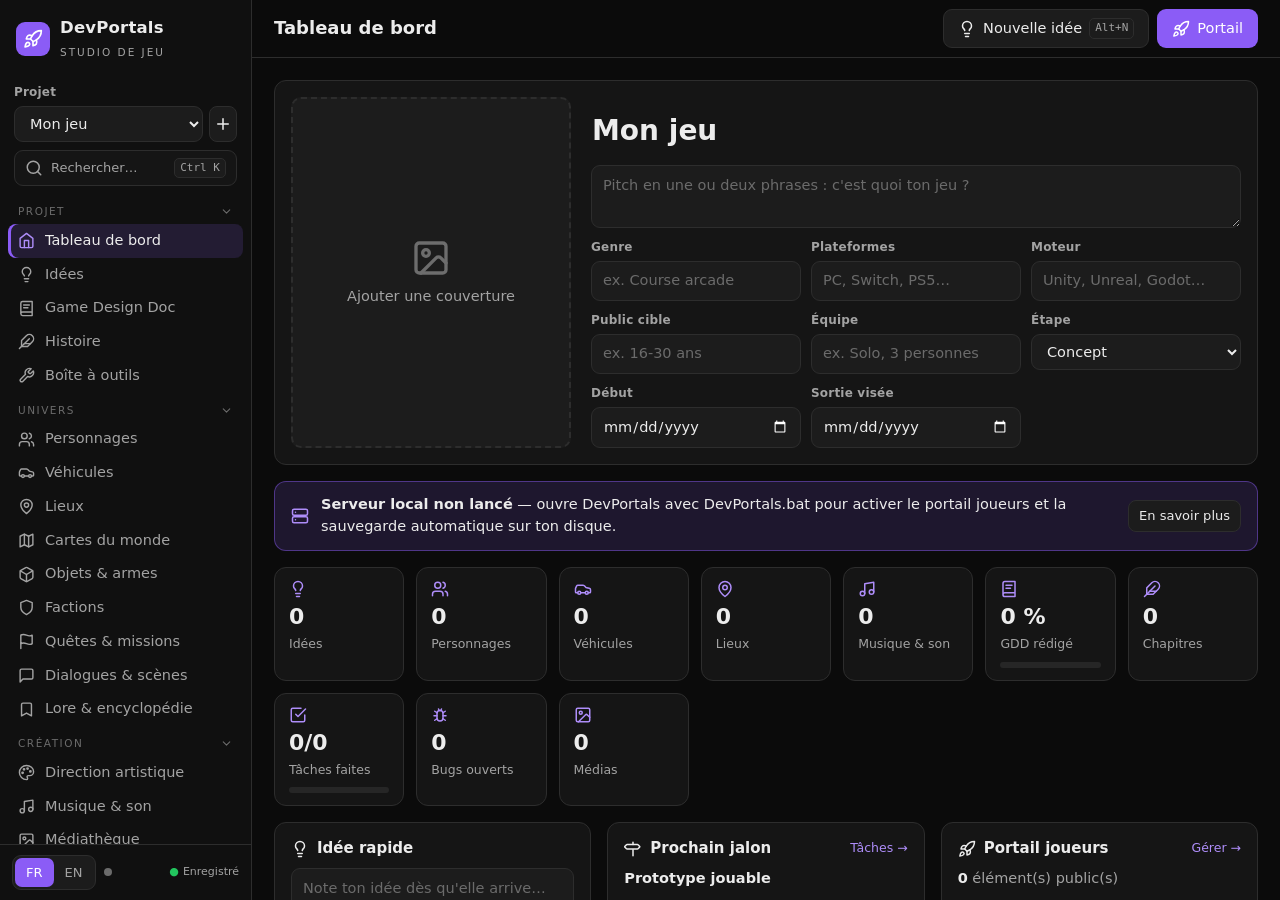
==== studio/index.html @ 826f8a1d "Rework into DevPortals: no AI, neutral dark theme, player portal Rename the app to DevPortals and re" ====
<!doctype html>
<html lang="fr">
<head>
  <meta charset="utf-8">
  <meta name="viewport" content="width=device-width, initial-scale=1">
  <title>DevPortals</title>
  <meta name="description" content="DevPortals — le studio pour concevoir ton jeu vidéo et le partager avec tes joueurs.">
  <link rel="icon" href="assets/icon.svg" type="image/svg+xml">
  <link rel="stylesheet" href="assets/css/app.css">
</head>
<body>
  <div id="app"><div class="boot"><p>DevPortals…</p></div></div>
  <div id="toasts" aria-live="polite"></div>
  <noscript><p style="padding:40px;font-family:sans-serif;color:#eee">DevPortals a besoin de JavaScript. / DevPortals requires JavaScript.</p></noscript>

  <!-- Noyau -->
  <script src="assets/js/util.js"></script>
  <script src="assets/js/db.js"></script>
  <script src="assets/js/schemas.js"></script>
  <script src="assets/js/store.js"></script>
  <script src="assets/js/md.js"></script>
  <script src="assets/js/ui.js"></script>
  <script src="assets/js/format.js"></script>
  <script src="assets/js/toolbox-data.js"></script>
  <script src="assets/js/server.js"></script>
  <!-- Vues -->
  <script src="assets/js/views/dashboard.js"></script>
  <script src="assets/js/views/ideas.js"></script>
  <script src="assets/js/views/gdd.js"></script>
  <script src="assets/js/views/story.js"></script>
  <script src="assets/js/views/entities.js"></script>
  <script src="assets/js/views/map.js"></script>
  <script src="assets/js/views/art.js"></script>
  <script src="assets/js/views/media.js"></script>
  <script src="assets/js/views/captures.js"></script>
  <script src="assets/js/views/tasks.js"></script>
  <script src="assets/js/views/devlog.js"></script>
  <script src="assets/js/views/portal.js"></script>
  <script src="assets/js/views/toolbox.js"></script>
  <script src="assets/js/views/settings.js"></script>
  <!-- Application -->
  <script src="assets/js/app.js"></script>
</body>
</html>
---- studio/assets/css/app.css ----
/* DevPortals — thème sombre neutre */
:root {
  --bg: #0b0b0b;
  --bg2: #101010;
  --panel: #151515;
  --panel2: #1c1c1c;
  --panel3: #262626;
  --border: #2d2d2d;
  --border2: #3a3a3a;
  --text: #ececec;
  --muted: #a3a3a3;
  --faint: #6b6b6b;
  --accent: #8b5cf6;
  --on-accent: #ffffff;
  --accent-soft: color-mix(in srgb, var(--accent) 15%, transparent);
  --accent-line: color-mix(in srgb, var(--accent) 45%, transparent);
  --accent-text: color-mix(in srgb, var(--accent) 70%, #ffffff);
  --good: #22c55e;
  --warn: #f59e0b;
  --bad: #ef4444;
  --radius: 12px;
  --shadow: 0 12px 32px rgba(0, 0, 0, .5);
  --font: "Segoe UI", system-ui, -apple-system, Roboto, "Helvetica Neue", Arial, sans-serif;
  --mono: "Cascadia Code", Consolas, "SF Mono", Menlo, monospace;
  color-scheme: dark;
}

* { box-sizing: border-box; }
[hidden] { display: none !important; }
html, body { margin: 0; height: 100%; }
body { background: var(--bg); color: var(--text); font-family: var(--font); font-size: 14.5px; line-height: 1.5; -webkit-font-smoothing: antialiased; }
a { color: inherit; text-decoration: none; }
h1, h2, h3, h4 { margin: 0; line-height: 1.25; }
h3 { font-size: 15px; display: flex; align-items: center; gap: 8px; margin-bottom: 10px; }
p { margin: 0 0 8px; }
kbd { font-family: var(--mono); font-size: 11px; padding: 1px 5px; border: 1px solid var(--border); border-radius: 5px; color: var(--muted); background: var(--panel2); }
::selection { background: var(--accent); color: var(--on-accent); }
::-webkit-scrollbar { width: 10px; height: 10px; }
::-webkit-scrollbar-thumb { background: var(--panel3); border-radius: 10px; border: 2px solid var(--bg); }
::-webkit-scrollbar-track { background: transparent; }

.ico { width: 18px; height: 18px; flex-shrink: 0; vertical-align: middle; }
.ico.big { width: 40px; height: 40px; opacity: .6; }

/* ---------- Démarrage ---------- */
.boot, .boot-error { height: 100vh; display: flex; flex-direction: column; align-items: center; justify-content: center; gap: 12px; color: var(--muted); }

/* ---------- Coquille ---------- */
.app { display: grid; grid-template-columns: 252px 1fr; height: 100vh; overflow: hidden; }
.sidebar { background: var(--bg2); border-right: 1px solid var(--border); display: flex; flex-direction: column; overflow: hidden; }
.brand { display: flex; align-items: center; gap: 10px; padding: 16px 16px 10px; }
.brand strong { display: block; font-size: 16.5px; letter-spacing: .2px; }
.brand small { color: var(--muted); font-size: 10.5px; text-transform: uppercase; letter-spacing: 2px; }
.logo { width: 34px; height: 34px; border-radius: 9px; display: grid; place-items: center; background: var(--accent); color: var(--on-accent); }
.logo svg { width: 20px; height: 20px; }
.proj { padding: 2px 14px 8px; }
.proj-row { display: flex; gap: 6px; }
.proj-row select { flex: 1; min-width: 0; }
.searchbar { margin: 0 14px 6px; display: flex; align-items: center; gap: 8px; padding: 7px 10px; border-radius: 9px; background: var(--panel); border: 1px solid var(--border); color: var(--muted); cursor: pointer; font: inherit; font-size: 13px; }
.searchbar:hover { border-color: var(--border2); color: var(--text); }
.searchbar span { flex: 1; text-align: left; }
.nav { flex: 1; overflow-y: auto; padding: 2px 8px 12px; }
.nav-sec { display: flex; align-items: center; justify-content: space-between; width: 100%; background: none; border: 0; font: inherit; font-size: 10.5px; text-transform: uppercase; letter-spacing: 1.5px; color: var(--faint); padding: 10px 10px 4px; cursor: pointer; }
.nav-sec:hover { color: var(--muted); }
.nav-sec .ico { width: 13px; height: 13px; transition: transform .15s; }
.nav-sec.collapsed .ico { transform: rotate(-90deg); }
.nav-group.collapsed { display: none; }
.nav-item { display: flex; align-items: center; gap: 10px; padding: 6px 10px; border-radius: 8px; color: var(--muted); transition: background .12s, color .12s; }
.nav-item .ico { width: 17px; height: 17px; }
.nav-item:hover { background: var(--panel2); color: var(--text); }
.nav-item.active { background: var(--accent-soft); color: var(--text); box-shadow: inset 3px 0 0 var(--accent); }
.nav-item.active .ico { color: var(--accent-text); }
.nav-item span { flex: 1; white-space: nowrap; overflow: hidden; text-overflow: ellipsis; }
.nav-item em { font-style: normal; font-size: 11px; background: var(--panel3); color: var(--muted); padding: 0 7px; border-radius: 10px; }
.side-foot { display: flex; align-items: center; gap: 8px; padding: 10px 12px; border-top: 1px solid var(--border); }
.save-state { font-size: 11px; color: var(--muted); margin-left: auto; white-space: nowrap; }
.save-state::before { content: "●"; margin-right: 4px; color: var(--good); }
.save-state[data-state="saving"]::before { color: var(--warn); }
.save-state[data-state="error"]::before { color: var(--bad); }
.srv-dot { width: 8px; height: 8px; border-radius: 50%; background: var(--faint); display: inline-block; }
.srv-dot.on { background: var(--good); box-shadow: 0 0 8px var(--good); }

.main { display: flex; flex-direction: column; min-width: 0; overflow: hidden; }
.topbar { display: flex; align-items: center; gap: 12px; height: 58px; padding: 0 22px; border-bottom: 1px solid var(--border); background: var(--bg); flex-shrink: 0; }
.topbar h1 { font-size: 18px; flex: 1; white-space: nowrap; overflow: hidden; text-overflow: ellipsis; }
.top-actions { display: flex; gap: 8px; align-items: center; }
.view { flex: 1; overflow-y: auto; padding: 22px; }
.view > * + * { margin-top: 16px; }
.mobile-only { display: none !important; }
.backdrop { display: none; }

/* Lecteur audio global */
.player { display: none; align-items: center; gap: 10px; padding: 8px 16px; border-top: 1px solid var(--border); background: var(--bg2); }
.player.show { display: flex; }
.player strong { font-size: 13px; white-space: nowrap; overflow: hidden; text-overflow: ellipsis; max-width: 260px; }
.player audio { flex: 1; height: 32px; min-width: 0; }

/* ---------- Boutons ---------- */
.btn { display: inline-flex; align-items: center; justify-content: center; gap: 7px; padding: 8px 14px; border-radius: 9px; border: 1px solid var(--border);
  background: var(--panel2); color: var(--text); font: inherit; font-weight: 500; cursor: pointer; transition: background .12s, border-color .12s, transform .05s; white-space: nowrap; }
.btn:hover { background: var(--panel3); border-color: var(--border2); }
.btn:active { transform: translateY(1px); }
.btn:disabled { opacity: .45; cursor: not-allowed; }
.btn.primary { background: var(--accent); border-color: transparent; color: var(--on-accent); }
.btn.primary:hover { filter: brightness(1.1); }
.btn.ghost { background: transparent; border-color: transparent; color: var(--muted); }
.btn.ghost:hover { background: var(--panel2); color: var(--text); }
.btn.ghost.on { color: var(--warn); }
.btn.danger { background: var(--bad); border-color: transparent; color: #fff; }
.btn.danger-text { color: var(--bad); }
.btn.sm { padding: 5px 10px; font-size: 13px; border-radius: 8px; }
.btn.icon { padding: 7px; }
.btn.icon.sm { padding: 4px; }
.btn.block { width: 100%; }
.link { color: var(--accent-text); background: none; border: 0; padding: 0; font: inherit; cursor: pointer; }
.link:hover { text-decoration: underline; }

.chips { display: flex; flex-wrap: wrap; gap: 7px; margin: 6px 0 10px; }
.chip { display: inline-flex; align-items: center; gap: 6px; padding: 6px 11px; border-radius: 999px; border: 1px solid var(--border); background: var(--panel2); color: var(--text); font: inherit; font-size: 13px; cursor: pointer; transition: all .12s; text-align: left; }
.chip:hover { border-color: var(--accent-line); background: var(--accent-soft); }
.chip .ico { width: 15px; height: 15px; color: var(--accent-text); }
.chip.on { background: var(--accent); border-color: var(--accent); color: var(--on-accent); }
.chip.on .ico { color: var(--on-accent); }

.seg { display: inline-flex; background: var(--panel2); border: 1px solid var(--border); border-radius: 9px; padding: 2px; flex-wrap: wrap; }
.seg button { background: none; border: 0; color: var(--muted); padding: 5px 11px; border-radius: 7px; font: inherit; font-size: 13px; cursor: pointer; }
.seg button.on { background: var(--accent); color: var(--on-accent); }

.pub-toggle { display: inline-flex; align-items: center; gap: 6px; padding: 5px 10px; border-radius: 999px; border: 1px solid var(--border); background: var(--panel2); color: var(--muted); font: inherit; font-size: 12.5px; cursor: pointer; white-space: nowrap; }
.pub-toggle .ico { width: 15px; height: 15px; }
.pub-toggle.on { color: var(--good); border-color: rgba(34, 197, 94, .45); background: rgba(34, 197, 94, .1); }
.stars { display: inline-flex; gap: 1px; }
.stars button { background: none; border: 0; padding: 0 1px; font-size: 18px; line-height: 1; color: var(--panel3); cursor: pointer; }
.stars button.on { color: var(--warn); }
.stars button:hover { transform: scale(1.15); }

/* ---------- Formulaires ---------- */
.input { width: 100%; background: var(--panel2); border: 1px solid var(--border); color: var(--text); border-radius: 9px; padding: 8px 11px; font: inherit; outline: none; transition: border-color .12s, box-shadow .12s; }
.input:focus { border-color: var(--accent); box-shadow: 0 0 0 3px var(--accent-soft); }
.input.sm { padding: 5px 9px; font-size: 13px; }
textarea.input { resize: vertical; line-height: 1.55; }
textarea.input.big { font-size: 15px; }
textarea.input.doc { font-size: 14.5px; min-height: 280px; }
textarea.input.script { font-family: var(--mono); font-size: 13.5px; }
select.input { cursor: pointer; }
input[type="date"].input { color-scheme: dark; }
.input::placeholder { color: var(--faint); }
input[type="range"] { accent-color: var(--accent); }
input[type="checkbox"] { accent-color: var(--accent); width: 16px; height: 16px; }
.lbl { display: block; font-size: 12px; font-weight: 600; color: var(--muted); margin: 8px 0 5px; letter-spacing: .2px; }
.field { display: flex; flex-direction: column; min-width: 0; }
.field > .lbl { margin-top: 0; }
.row .field { flex: 1; min-width: 140px; }
.fields { display: grid; grid-template-columns: repeat(auto-fill, minmax(220px, 1fr)); gap: 12px 14px; }
.fields .field.wide { grid-column: 1 / -1; }
.fields.one { grid-template-columns: 1fr; }
.check { display: flex; align-items: center; gap: 8px; cursor: pointer; margin: 6px 0; font-size: 13.5px; }
.title-input, .hero-title { background: transparent; border: 1px solid transparent; color: var(--text); font: inherit; font-size: 20px; font-weight: 700; padding: 4px 8px; border-radius: 8px; outline: none; width: 100%; min-width: 0; }
.title-input:hover, .hero-title:hover { border-color: var(--border); }
.title-input:focus, .hero-title:focus { border-color: var(--accent); background: var(--panel2); }
.hero-title { font-size: 28px; padding: 2px 8px; margin-left: -8px; }
.search { position: relative; }
.search .ico { position: absolute; left: 10px; top: 50%; transform: translateY(-50%); color: var(--muted); width: 16px; }
.search .input { padding-left: 34px; }

/* ---------- Utilitaires ---------- */
.row { display: flex; align-items: center; }
.row.gap, .gap { gap: 8px; }
.wrap { flex-wrap: wrap; }
.center { justify-content: center; }
.between { justify-content: space-between; }
.grow { flex: 1; min-width: 0; }
.stack { display: flex; flex-direction: column; gap: 6px; }
.stack-h { display: flex; gap: 4px; align-items: center; flex-wrap: wrap; }
.sep { height: 1px; background: var(--border); margin: 12px 0; }
.muted { color: var(--muted); }
.faint { color: var(--faint); }
.small { font-size: 12.5px; }
.pad { padding: 12px; }
.err { color: var(--bad); }
.ok-text { color: var(--good); display: inline-flex; gap: 6px; align-items: center; }
.mono { font-family: var(--mono); }
.card > * + * { margin-top: 10px; }
.card > h3 + * { margin-top: 0; }

/* ---------- Cartes & mises en page ---------- */
.card { background: var(--panel); border: 1px solid var(--border); border-radius: var(--radius); padding: 16px; min-width: 0; }
.card-head { display: flex; align-items: center; justify-content: space-between; gap: 10px; flex-wrap: wrap; margin-bottom: 10px; }
.card-head h3 { margin: 0; }
.grid2 { display: grid; grid-template-columns: 1fr 1fr; gap: 16px; }
.grid3 { display: grid; grid-template-columns: repeat(3, 1fr); gap: 16px; }
.page-head { display: flex; justify-content: space-between; align-items: center; gap: 16px; flex-wrap: wrap; }
.banner { display: flex; align-items: center; gap: 12px; padding: 12px 16px; border-radius: var(--radius); background: var(--accent-soft); border: 1px solid var(--accent-line); }
.banner > div { flex: 1; }
.banner .ico { color: var(--accent-text); }
.banner.warn { background: rgba(245, 158, 11, .08); border-color: rgba(245, 158, 11, .35); }
.banner.warn .ico { color: var(--warn); }
.banner.ok { background: rgba(34, 197, 94, .08); border-color: rgba(34, 197, 94, .35); }
.banner.ok .ico { color: var(--good); }
.tip, .guide { display: flex; gap: 8px; align-items: flex-start; font-size: 13px; color: var(--muted); background: var(--panel2); border-radius: 9px; padding: 9px 12px; }
.tip .ico, .guide .ico { color: var(--accent-text); margin-top: 1px; }
.empty { text-align: center; padding: 44px 20px; color: var(--muted); display: flex; flex-direction: column; align-items: center; gap: 10px; }
.empty h3 { color: var(--text); justify-content: center; margin: 0; }
.empty p { max-width: 480px; }
.spin-row { display: flex; align-items: center; gap: 10px; color: var(--muted); padding: 6px 0; }
.spinner { width: 18px; height: 18px; border: 2px solid var(--panel3); border-top-color: var(--accent); border-radius: 50%; animation: spin .8s linear infinite; flex-shrink: 0; }
@keyframes spin { to { transform: rotate(360deg); } }
.bar { display: block; height: 6px; background: var(--panel3); border-radius: 6px; overflow: hidden; margin-top: 6px; }
.bar b { display: block; height: 100%; background: var(--accent); border-radius: 6px; transition: width .3s; }
.bar.good b { background: var(--good); }
.tag { display: inline-block; font-size: 11.5px; padding: 1px 8px; border-radius: 999px; background: var(--panel3); color: var(--muted); margin: 2px 4px 2px 0; }
.tag.pub { background: rgba(34, 197, 94, .12); color: var(--good); }
.tag.warn { background: rgba(245, 158, 11, .12); color: var(--warn); }
.tag.bad { background: rgba(239, 68, 68, .12); color: var(--bad); }
a.tag:hover { color: var(--text); }
.tags { display: flex; flex-wrap: wrap; }
.dot { width: 9px; height: 9px; border-radius: 50%; background: var(--panel3); flex-shrink: 0; display: inline-block; }
.dot.half { background: var(--warn); }
.dot.full { background: var(--good); }

/* ---------- Tableau de bord ---------- */
.hero { display: grid; grid-template-columns: 280px 1fr; gap: 20px; padding: 16px; }
.hero-cover { border: 0; border-radius: 10px; background: var(--panel2) center/cover no-repeat; min-height: 170px; cursor: pointer; color: var(--muted); display: flex; flex-direction: column; align-items: center; justify-content: center; gap: 8px; font: inherit; }
.hero-cover.empty { border: 2px dashed var(--border); }
.hero-cover:hover { outline: 2px solid var(--accent); }
.hero-body { display: flex; flex-direction: column; gap: 10px; min-width: 0; }
.meta-grid { display: grid; grid-template-columns: repeat(auto-fill, minmax(160px, 1fr)); gap: 10px; }
.stats { display: grid; grid-template-columns: repeat(auto-fill, minmax(128px, 1fr)); gap: 12px; }
.stat { background: var(--panel); border: 1px solid var(--border); border-radius: var(--radius); padding: 12px 14px; display: flex; flex-direction: column; gap: 2px; transition: border-color .12s, transform .12s; }
.stat:hover { border-color: var(--accent-line); transform: translateY(-2px); }
.stat .ico { color: var(--accent-text); }
.stat strong { font-size: 22px; }
.stat span { color: var(--muted); font-size: 12.5px; }
.mini-list { display: flex; flex-direction: column; }
.mini-item { display: flex; align-items: center; gap: 10px; padding: 8px 6px; border-radius: 8px; }
.mini-item:hover { background: var(--panel2); }
.thumb-strip { display: grid; grid-template-columns: repeat(4, 1fr); gap: 8px; }
.countdown { font-size: 34px; font-weight: 800; color: var(--accent-text); line-height: 1; }

/* ---------- Liste + détail ---------- */
.split { display: grid; grid-template-columns: 320px 1fr; gap: 16px; align-items: start; }
.split-list { position: sticky; top: 0; display: flex; flex-direction: column; gap: 10px; max-height: calc(100vh - 110px); }
.split-list > * + * { margin-top: 0; }
.split-detail { display: flex; flex-direction: column; gap: 16px; min-width: 0; }
.list { display: flex; flex-direction: column; gap: 2px; overflow-y: auto; min-height: 60px; }
.list-item { display: flex; align-items: center; gap: 10px; width: 100%; text-align: left; padding: 9px 10px; border-radius: 9px; border: 1px solid transparent; background: none; color: var(--text); font: inherit; cursor: pointer; }
.list-item:hover { background: var(--panel2); }
.list-item.active { background: var(--accent-soft); border-color: var(--accent-line); }
.li-body { display: flex; flex-direction: column; min-width: 0; flex: 1; }
.li-body strong { font-weight: 600; font-size: 13.5px; white-space: nowrap; overflow: hidden; text-overflow: ellipsis; }
.li-body small { color: var(--muted); font-size: 12px; white-space: nowrap; overflow: hidden; text-overflow: ellipsis; }
.num { display: inline-grid; place-items: center; min-width: 26px; height: 26px; border-radius: 8px; background: var(--panel3); font-weight: 700; font-size: 12.5px; flex-shrink: 0; }
.num.big { min-width: 38px; height: 38px; font-size: 16px; background: var(--accent); color: var(--on-accent); }
.sec-title { font-size: 20px; padding: 4px 0; }

.tabs { display: flex; align-items: center; gap: 4px; border-bottom: 1px solid var(--border); padding-bottom: 6px; flex-wrap: wrap; }
.tabs button { display: inline-flex; align-items: center; gap: 6px; background: none; border: 0; color: var(--muted); padding: 6px 12px; border-radius: 8px; font: inherit; cursor: pointer; }
.tabs button:hover { background: var(--panel2); color: var(--text); }
.tabs button.on { background: var(--accent-soft); color: var(--text); }
.tabs button em { font-style: normal; font-size: 11px; background: var(--panel3); padding: 0 7px; border-radius: 10px; }
.tabs.big { border: 0; padding: 0; }
.tabs.big button { padding: 9px 16px; font-size: 14.5px; }

/* ---------- Notes / fil ---------- */
.notes { display: flex; flex-direction: column; gap: 8px; }
.note { background: var(--panel2); border: 1px solid var(--border); border-radius: 10px; padding: 10px 12px; }
.note-head { display: flex; justify-content: space-between; align-items: center; color: var(--faint); font-size: 12px; margin-bottom: 4px; }
.composer { display: flex; gap: 8px; align-items: flex-end; }
.composer textarea { max-height: 240px; }
.qcard { background: var(--panel2); border: 1px solid var(--border); border-left: 3px solid var(--accent); border-radius: 10px; padding: 10px 12px; display: flex; gap: 10px; align-items: flex-start; }
.qcard p { margin: 0; flex: 1; }

/* Markdown */
.md { line-height: 1.65; word-wrap: break-word; overflow-wrap: anywhere; }
.md > *:first-child { margin-top: 0; }
.md > *:last-child { margin-bottom: 0; }
.md h1, .md h2, .md h3, .md h4, .md h5 { margin: 1em 0 .45em; display: block; }
.md h1 { font-size: 1.35em; } .md h2 { font-size: 1.2em; } .md h3 { font-size: 1.08em; } .md h4 { font-size: 1em; }
.md p { margin: .5em 0; }
.md ul, .md ol { margin: .4em 0; padding-left: 1.4em; }
.md li { margin: .2em 0; }
.md li.task { list-style: none; margin-left: -1.2em; }
.md blockquote { margin: .6em 0; padding: 4px 14px; border-left: 3px solid var(--accent); color: var(--muted); background: var(--panel2); border-radius: 0 8px 8px 0; }
.md code { font-family: var(--mono); font-size: .9em; background: var(--panel3); padding: 1px 5px; border-radius: 5px; }
.md pre { background: var(--bg2); border: 1px solid var(--border); padding: 12px; border-radius: 9px; overflow-x: auto; }
.md pre code { background: none; padding: 0; }
.md hr { border: 0; border-top: 1px solid var(--border); margin: 1em 0; }
.md a { color: var(--accent-text); text-decoration: underline; }
.md-table { overflow-x: auto; margin: .6em 0; }
.md table { border-collapse: collapse; width: 100%; font-size: .95em; }
.md th, .md td { border: 1px solid var(--border); padding: 6px 10px; text-align: left; vertical-align: top; }
.md th { background: var(--panel2); }
.preview { min-height: 200px; padding: 6px 2px; }

/* ---------- Médias ---------- */
.thumbs { display: grid; grid-template-columns: repeat(auto-fill, minmax(110px, 1fr)); gap: 8px; }
.thumbs:empty { display: none; }
.thumbs.big { grid-template-columns: repeat(auto-fill, minmax(200px, 1fr)); }
.gallery { display: grid; grid-template-columns: repeat(auto-fill, minmax(200px, 1fr)); gap: 12px; }
.mood-grid { display: grid; grid-template-columns: repeat(auto-fill, minmax(150px, 1fr)); gap: 8px; }
.mood-grid:empty { display: none; }
.tile { position: relative; border-radius: 10px; overflow: hidden; background: var(--panel2); aspect-ratio: 4 / 3; cursor: zoom-in; border: 1px solid var(--border); }
.tile img { width: 100%; height: 100%; object-fit: cover; display: block; }
.tile-actions { position: absolute; top: 6px; right: 6px; display: flex; gap: 4px; flex-wrap: wrap; justify-content: flex-end; opacity: 0; transition: opacity .15s; }
.tile:hover .tile-actions, .tile:focus-within .tile-actions { opacity: 1; }
.tile-actions .btn { background: rgba(0, 0, 0, .72); border-color: transparent; color: #fff; }
.tile-actions .btn:hover { background: var(--accent); color: var(--on-accent); }
.tile-badge { position: absolute; top: 6px; left: 6px; background: var(--warn); color: #000; font-size: 11px; font-weight: 700; padding: 0 6px; border-radius: 6px; }
.tile-cap { position: absolute; left: 0; right: 0; bottom: 0; padding: 18px 8px 6px; font-size: 12px; color: #fff; background: linear-gradient(transparent, rgba(0, 0, 0, .85)); white-space: nowrap; overflow: hidden; text-overflow: ellipsis; }
.img-missing { opacity: .3; }
.thumb-add { aspect-ratio: 4 / 3; border: 2px dashed var(--border); border-radius: 10px; background: none; color: var(--muted); cursor: pointer; display: grid; place-items: center; }
.thumb-add:hover { border-color: var(--accent); color: var(--accent-text); }
.dropzone { border: 2px dashed var(--border); border-radius: var(--radius); padding: 16px; text-align: center; color: var(--muted); transition: all .15s; display: flex; flex-direction: column; align-items: center; gap: 8px; }
.dropzone.sm { padding: 10px; flex-direction: row; justify-content: center; font-size: 13px; flex-wrap: wrap; gap: 4px; }
.dropzone.drag, .card.drag, .drop-target.drag { border-color: var(--accent); background: var(--accent-soft); }
.lightbox { position: fixed; inset: 0; background: rgba(0, 0, 0, .92); z-index: 200; display: flex; flex-direction: column; align-items: center; justify-content: center; gap: 12px; padding: 24px; }
.lightbox img { max-width: 100%; max-height: calc(100vh - 110px); border-radius: 10px; }
.lb-bar { display: flex; gap: 8px; }
.pick-grid { display: grid; grid-template-columns: repeat(auto-fill, minmax(110px, 1fr)); gap: 8px; margin-top: 12px; max-height: 50vh; overflow-y: auto; }
.pick { padding: 0; border: 2px solid transparent; border-radius: 10px; overflow: hidden; cursor: pointer; background: var(--panel2); aspect-ratio: 1; }
.pick img { width: 100%; height: 100%; object-fit: cover; display: block; }
.pick:hover { border-color: var(--border2); }
.pick.sel { border-color: var(--accent); box-shadow: 0 0 0 3px var(--accent-soft); }
.attach-prev img { max-width: 100%; max-height: 200px; border-radius: 10px; display: block; margin: 0 auto 12px; }
.media-card { background: var(--panel); border: 1px solid var(--border); border-radius: var(--radius); overflow: hidden; display: flex; flex-direction: column; }
.media-card .tile { border-radius: 0; border: 0; }
.media-card .mc-body { padding: 8px 10px; display: flex; flex-direction: column; gap: 6px; }
.audio-card { padding: 12px; display: flex; flex-direction: column; gap: 8px; }
.audio-card audio { width: 100%; height: 34px; }
.audio-field { display: flex; flex-direction: column; gap: 8px; background: var(--panel2); border: 1px dashed var(--border2); border-radius: 10px; padding: 10px; }
.audio-field audio { width: 100%; }

/* ---------- Modales & toasts ---------- */
.modal-wrap { position: fixed; inset: 0; z-index: 100; background: rgba(0, 0, 0, .65); display: flex; align-items: center; justify-content: center; padding: 20px; opacity: 0; transition: opacity .18s; }
.modal-wrap.show { opacity: 1; }
.modal { background: var(--panel); border: 1px solid var(--border); border-radius: 16px; width: 100%; max-width: 520px; max-height: calc(100vh - 40px); display: flex; flex-direction: column; box-shadow: var(--shadow); transform: translateY(8px); transition: transform .18s; }
.modal-wrap.show .modal { transform: none; }
.modal.wide { max-width: 820px; }
.modal-head { display: flex; align-items: center; justify-content: space-between; padding: 14px 16px 8px 20px; }
.modal-head h3 { margin: 0; font-size: 16px; }
.modal-body { padding: 6px 20px 16px; overflow-y: auto; display: flex; flex-direction: column; gap: 10px; }
.modal-foot { display: flex; justify-content: flex-end; gap: 8px; padding: 12px 20px 16px; border-top: 1px solid var(--border); }
.modal.search-modal { max-width: 640px; align-self: flex-start; margin-top: 10vh; }
.search-results { display: flex; flex-direction: column; gap: 2px; max-height: 55vh; overflow-y: auto; }
.search-results .list-item.sel { background: var(--accent-soft); border-color: var(--accent-line); }
#toasts { position: fixed; bottom: 20px; right: 20px; z-index: 300; display: flex; flex-direction: column; gap: 8px; align-items: flex-end; pointer-events: none; }
.toast { display: flex; align-items: center; gap: 10px; background: var(--panel3); border: 1px solid var(--border2); color: var(--text); padding: 10px 14px; border-radius: 10px; box-shadow: var(--shadow); max-width: 440px; opacity: 0; transform: translateY(10px); transition: all .25s; pointer-events: auto; }
.toast.show { opacity: 1; transform: none; }
.toast-success .ico { color: var(--good); }
.toast-error { border-color: rgba(239, 68, 68, .5); }
.toast-error .ico { color: var(--bad); }

/* ---------- Fiches ---------- */
.cards { display: grid; grid-template-columns: repeat(auto-fill, minmax(230px, 1fr)); gap: 14px; }
.cards > .empty, .cards > p { grid-column: 1 / -1; }
.ecard { position: relative; background: var(--panel); border: 1px solid var(--border); border-radius: var(--radius); overflow: hidden; display: flex; flex-direction: column; transition: border-color .15s, transform .15s; }
.ecard:hover { border-color: var(--accent-line); transform: translateY(-2px); }
.ecard-img { aspect-ratio: 4 / 3; background: var(--panel2) center/cover no-repeat; display: grid; place-items: center; }
.ecard-img.noimg span, .ent-cover.noimg span { font-size: 34px; font-weight: 800; color: var(--faint); }
.ecard-body { padding: 12px 14px; display: flex; flex-direction: column; gap: 4px; }
.ecard-body strong { font-size: 15px; }
.ecard-body small { color: var(--muted); display: flex; align-items: center; gap: 4px; }
.ecard-body small .ico { width: 13px; }
.ecard .pub-dot { position: absolute; top: 8px; right: 8px; background: rgba(0, 0, 0, .7); color: var(--good); border-radius: 999px; padding: 3px 7px; font-size: 11px; display: flex; gap: 4px; align-items: center; }
.ecard .pub-dot .ico { width: 13px; height: 13px; }
.ecard .play-btn { position: absolute; left: 10px; top: 10px; }
.elist { display: flex; flex-direction: column; gap: 4px; }
.erow { display: grid; grid-template-columns: 44px 1fr auto; align-items: center; gap: 12px; padding: 8px 10px; border-radius: 10px; background: var(--panel); border: 1px solid var(--border); }
.erow:hover { border-color: var(--accent-line); }
.erow .av { width: 44px; height: 44px; border-radius: 8px; background: var(--panel2) center/cover no-repeat; display: grid; place-items: center; font-weight: 800; color: var(--faint); }
.ratings { display: flex; flex-direction: column; gap: 3px; margin-top: 6px; max-width: 420px; }
.rt { display: grid; grid-template-columns: 96px 1fr 22px; align-items: center; gap: 8px; font-size: 11.5px; color: var(--muted); }
.rt .bar { margin: 0; height: 5px; }
.rt em { font-style: normal; text-align: right; color: var(--text); }
.ent-head { display: flex; align-items: flex-start; gap: 16px; }
.ent-cover { width: 120px; height: 120px; border-radius: 12px; border: 1px solid var(--border); background: var(--panel2) center/cover no-repeat; cursor: pointer; flex-shrink: 0; display: grid; place-items: center; font: inherit; }
.ent-cover:hover { outline: 2px solid var(--accent); }
.ent-head .title-input { font-size: 24px; margin-left: -8px; }
.ent-layout { display: grid; grid-template-columns: minmax(0, 1fr) 360px; gap: 16px; align-items: start; }
.ent-main, .ent-side { display: flex; flex-direction: column; gap: 16px; min-width: 0; }
.ent-side { position: sticky; top: 0; }
.widget { display: flex; flex-wrap: wrap; gap: 6px; align-items: center; }
.widget.kv, .widget.relations { flex-direction: column; align-items: stretch; }
.chip-ref { display: inline-flex; align-items: center; gap: 4px; background: var(--accent-soft); border: 1px solid var(--accent-line); border-radius: 999px; padding: 3px 4px 3px 10px; font-size: 13px; }
.chip-ref a:hover { text-decoration: underline; }
.chip-ref button { background: none; border: 0; color: var(--muted); cursor: pointer; font-size: 15px; line-height: 1; padding: 0 5px; }
.chip-ref button:hover { color: var(--bad); }
.refs-add { width: auto; max-width: 220px; }
.kv-row { display: grid; grid-template-columns: 1fr 1fr auto; gap: 6px; }
.widget.relations .kv-row { grid-template-columns: 1fr 1.3fr auto; }
.rating { display: flex; align-items: center; gap: 10px; }
.rating input { flex: 1; }
.rating output { min-width: 22px; text-align: right; font-weight: 700; color: var(--accent-text); }
.proposals { display: flex; flex-direction: column; gap: 8px; max-height: 60vh; overflow-y: auto; }
.proposal { display: flex; gap: 10px; align-items: flex-start; padding: 10px 12px; border: 1px solid var(--border); border-radius: 10px; cursor: pointer; background: var(--panel2); }
.script-preview { font-family: var(--mono); font-size: 13px; background: var(--bg2); border: 1px solid var(--border); border-radius: 10px; padding: 12px; display: flex; flex-direction: column; gap: 6px; }
.script-preview .sl { display: grid; grid-template-columns: 130px 1fr; gap: 10px; }
.script-preview .sl b { color: var(--accent-text); text-transform: uppercase; font-size: 12px; padding-top: 1px; }
.script-preview .dir { color: var(--faint); font-style: italic; }

/* ---------- Histoire ---------- */
.firsts { border-top: 1px solid var(--border); padding-top: 10px; }
.avatars { display: flex; flex-wrap: wrap; gap: 12px; margin: 6px 0; }
.avatar { display: flex; flex-direction: column; align-items: center; gap: 4px; width: 72px; text-align: center; }
.avatar small { font-size: 11.5px; color: var(--muted); line-height: 1.2; }
.av-img { width: 56px; height: 56px; border-radius: 50%; background: var(--panel3) center/cover no-repeat; border: 2px solid var(--accent); display: grid; place-items: center; font-weight: 800; color: var(--muted); }
.timeline { position: relative; padding-left: 36px; display: flex; flex-direction: column; gap: 14px; }
.timeline::before { content: ""; position: absolute; left: 15px; top: 8px; bottom: 8px; width: 2px; background: var(--border2); }
.tl-item { position: relative; }
.tl-dot { position: absolute; left: -36px; top: 12px; width: 32px; height: 32px; border-radius: 50%; background: var(--accent); color: var(--on-accent); display: grid; place-items: center; font-weight: 800; font-size: 13px; box-shadow: 0 0 0 4px var(--bg); }
.tl-dot.done { background: var(--good); }
.tl-dot.planned { background: var(--panel3); color: var(--muted); }

/* ---------- Direction artistique ---------- */
.palette-edit { display: flex; flex-wrap: wrap; gap: 10px; }
.swatch { display: flex; flex-direction: column; gap: 4px; width: 104px; position: relative; }
.swatch input[type="color"] { width: 100%; height: 64px; border: 1px solid var(--border); border-radius: 10px; padding: 0; background: none; cursor: pointer; }
.swatch input[type="color"]::-webkit-color-swatch-wrapper { padding: 0; }
.swatch input[type="color"]::-webkit-color-swatch { border: 0; border-radius: 9px; }
.swatch .hex { font-family: var(--mono); text-align: center; font-size: 12px; }
.swatch .btn { position: absolute; top: 2px; right: 2px; background: rgba(0, 0, 0, .55); color: #fff; opacity: 0; }
.swatch:hover .btn { opacity: 1; }
.swatch.add { height: 64px; border: 2px dashed var(--border); border-radius: 10px; background: none; color: var(--muted); cursor: pointer; display: grid; place-items: center; }

/* ---------- Carte du monde ---------- */
.map-wrap { position: relative; overflow: auto; border-radius: var(--radius); border: 1px solid var(--border); background: var(--bg2); max-height: calc(100vh - 230px); }
.map-stage { position: relative; transform-origin: 0 0; }
.map-stage img { display: block; width: 100%; user-select: none; -webkit-user-drag: none; }
.map-stage.adding { cursor: crosshair; }
.marker { position: absolute; transform: translate(-50%, -100%); display: flex; flex-direction: column; align-items: center; cursor: pointer; }
.marker .pinhead { width: 26px; height: 26px; border-radius: 50% 50% 50% 0; transform: rotate(-45deg); border: 2px solid #fff; box-shadow: 0 2px 6px rgba(0, 0, 0, .6); }
.marker .mlabel { margin-top: 4px; background: rgba(0, 0, 0, .8); color: #fff; font-size: 12px; padding: 1px 7px; border-radius: 6px; white-space: nowrap; }
.marker.dragging { opacity: .7; cursor: grabbing; }
.marker.sel .pinhead { outline: 3px solid var(--accent); }

/* ---------- Captures (comparaison) ---------- */
.compare { touch-action: none; cursor: ew-resize; position: relative; overflow: hidden; border-radius: var(--radius); border: 1px solid var(--border); background: var(--bg2); user-select: none; }
.compare img { display: block; width: 100%; }
.compare .cmp-top { position: absolute; inset: 0; overflow: hidden; }
.compare .cmp-top img { height: 100%; width: auto; max-width: none; }
.compare .cmp-line { position: absolute; top: 0; bottom: 0; width: 3px; background: #fff; box-shadow: 0 0 6px rgba(0, 0, 0, .7); cursor: ew-resize; }
.compare .cmp-line::after { content: "⟺"; position: absolute; top: 50%; left: 50%; transform: translate(-50%, -50%); background: #fff; color: #000; border-radius: 50%; width: 30px; height: 30px; display: grid; place-items: center; font-size: 15px; }
.compare .cmp-lbl { position: absolute; top: 10px; background: rgba(0, 0, 0, .75); color: #fff; padding: 2px 8px; border-radius: 6px; font-size: 12px; }

/* ---------- Tâches ---------- */
.kanban { display: grid; grid-template-columns: repeat(4, minmax(230px, 1fr)); gap: 14px; overflow-x: auto; padding-bottom: 8px; }
.kcol { background: var(--bg2); border: 1px solid var(--border); border-radius: var(--radius); display: flex; flex-direction: column; min-height: 300px; }
.kcol-head { display: flex; justify-content: space-between; align-items: center; padding: 12px 14px 8px; }
.kcol-head em { font-style: normal; font-size: 12px; color: var(--muted); background: var(--panel3); padding: 0 8px; border-radius: 10px; }
.kcol[data-col="done"] .kcol-head strong { color: var(--good); }
.kcol[data-col="doing"] .kcol-head strong { color: var(--accent-text); }
.kcol-body { flex: 1; padding: 4px 10px; display: flex; flex-direction: column; gap: 8px; min-height: 60px; border-radius: 10px; transition: background .12s; }
.kcol-body.over { background: var(--accent-soft); }
.kcard { background: var(--panel); border: 1px solid var(--border); border-left: 3px solid var(--faint); border-radius: 9px; padding: 10px 12px; cursor: grab; transition: box-shadow .12s, transform .12s; }
.kcard:hover { box-shadow: var(--shadow); transform: translateY(-1px); }
.kcard.dragging { opacity: .5; }
.kcard.prio-high { border-left-color: var(--bad); }
.kcard.prio-med { border-left-color: var(--warn); }
.kcard.prio-low { border-left-color: var(--good); }
.kcard p { margin: 4px 0 0; }
.kcol[data-col="done"] .kcard strong { text-decoration: line-through; opacity: .7; }
.kmeta { display: flex; justify-content: space-between; align-items: center; margin-top: 6px; gap: 6px; flex-wrap: wrap; }
.prio { font-size: 11px; color: var(--muted); }
.kadd { padding: 8px 10px 12px; }
.milestones { display: grid; grid-template-columns: repeat(auto-fill, minmax(250px, 1fr)); gap: 12px; }
.ms-card { background: var(--panel); border: 1px solid var(--border); border-radius: var(--radius); padding: 12px 14px; display: flex; flex-direction: column; gap: 6px; }
.ms-card.active { border-color: var(--accent-line); }
.ms-card.done { opacity: .75; }

/* ---------- Boîte à outils ---------- */
.gen-result { font-size: 18px; line-height: 1.6; padding: 16px; background: var(--panel2); border-radius: 12px; border: 1px solid var(--border); }
.gen-result b { color: var(--accent-text); }
.names { display: grid; grid-template-columns: repeat(auto-fill, minmax(170px, 1fr)); gap: 8px; }
.name-chip { padding: 10px 12px; background: var(--panel2); border: 1px solid var(--border); border-radius: 10px; cursor: pointer; font-weight: 600; font: inherit; color: var(--text); text-align: left; }
.name-chip:hover { border-color: var(--accent-line); }
.big-q { font-size: 20px; line-height: 1.45; padding: 22px; background: var(--panel2); border: 1px solid var(--border); border-left: 4px solid var(--accent); border-radius: 12px; }
.checklist { display: flex; flex-direction: column; gap: 4px; }
.checklist label { display: flex; gap: 10px; align-items: flex-start; padding: 7px 10px; border-radius: 8px; cursor: pointer; }
.checklist label:hover { background: var(--panel2); }
.checklist label.done span { text-decoration: line-through; color: var(--faint); }
.dice-out { font-size: 44px; font-weight: 800; color: var(--accent-text); }

/* ---------- Portail (réglages) ---------- */
.url-box { display: flex; align-items: center; gap: 10px; padding: 12px 14px; background: var(--panel2); border: 1px solid var(--border); border-radius: 10px; }
.url-box code { font-family: var(--mono); font-size: 15px; flex: 1; color: var(--accent-text); word-break: break-all; }
.pub-summary { display: grid; grid-template-columns: repeat(auto-fill, minmax(190px, 1fr)); gap: 8px; }
.pub-summary .ps { display: flex; align-items: center; gap: 8px; padding: 8px 10px; background: var(--panel2); border-radius: 9px; font-size: 13px; }
.pub-summary .ps strong { margin-left: auto; }
.links-edit .kv-row { grid-template-columns: 1fr 2fr auto; }

/* ---------- Paramètres ---------- */
.settings { max-width: 980px; display: flex; flex-direction: column; gap: 16px; }
.accent-pick { display: flex; gap: 8px; flex-wrap: wrap; }
.accent-pick button { width: 32px; height: 32px; border-radius: 50%; border: 2px solid transparent; cursor: pointer; }
.accent-pick button.on { border-color: #fff; box-shadow: 0 0 0 2px var(--bg); }
.proj-list, .trash-list, .backup-list { display: flex; flex-direction: column; gap: 4px; margin: 6px 0 10px; }
.proj-item { display: flex; align-items: center; gap: 8px; padding: 8px 10px; border-radius: 9px; background: var(--panel2); flex-wrap: wrap; }
.proj-item.active { box-shadow: inset 3px 0 0 var(--accent); }
.tpl-grid { display: grid; grid-template-columns: repeat(auto-fill, minmax(180px, 1fr)); gap: 8px; }
.tpl { text-align: left; padding: 12px; border-radius: 10px; border: 1px solid var(--border); background: var(--panel2); color: var(--text); font: inherit; cursor: pointer; }
.tpl.on { border-color: var(--accent); background: var(--accent-soft); }
.tpl p { margin: 4px 0 0; color: var(--muted); font-size: 12.5px; }

/* ---------- Devlog ---------- */
.post-card { display: grid; grid-template-columns: 160px 1fr; gap: 14px; }
.post-card .pc-img { border-radius: 10px; background: var(--panel2) center/cover no-repeat; min-height: 100px; }
.patch-block h4 { margin: 10px 0 4px; font-size: 13px; text-transform: uppercase; letter-spacing: 1px; }
.patch-block .added { color: var(--good); } .patch-block .changed { color: var(--warn); } .patch-block .fixed { color: #60a5fa; } .patch-block .removed { color: var(--bad); }

/* ---------- Responsive ---------- */
@media (max-width: 1250px) { .ent-layout { grid-template-columns: minmax(0, 1fr) 320px; } }
@media (max-width: 1050px) {
  .ent-layout { grid-template-columns: 1fr; }
  .ent-side { position: static; }
  .grid2, .grid3 { grid-template-columns: 1fr; }
  .split { grid-template-columns: 270px 1fr; }
}
@media (max-width: 900px) {
  .app { grid-template-columns: 1fr; }
  .sidebar { position: fixed; left: 0; top: 0; bottom: 0; width: 272px; z-index: 50; transform: translateX(-100%); transition: transform .2s; }
  body.nav-open .sidebar { transform: none; box-shadow: var(--shadow); }
  body.nav-open .backdrop { display: block; position: fixed; inset: 0; background: rgba(0, 0, 0, .55); z-index: 40; }
  .mobile-only { display: inline-flex !important; }
  .split { grid-template-columns: 1fr; }
  .split-list { position: static; max-height: 340px; }
  .hero { grid-template-columns: 1fr; }
  .view { padding: 14px; }
  .topbar { padding: 0 12px; }
  .hide-sm { display: none; }
  .kanban { grid-template-columns: repeat(4, 260px); }
  .thumb-strip { grid-template-columns: repeat(3, 1fr); }
  .ent-head { flex-wrap: wrap; }
  .post-card { grid-template-columns: 1fr; }
}
@media print {
  .sidebar, .topbar { display: none !important; }
  .app { display: block; height: auto; }
  .view { overflow: visible; }
}
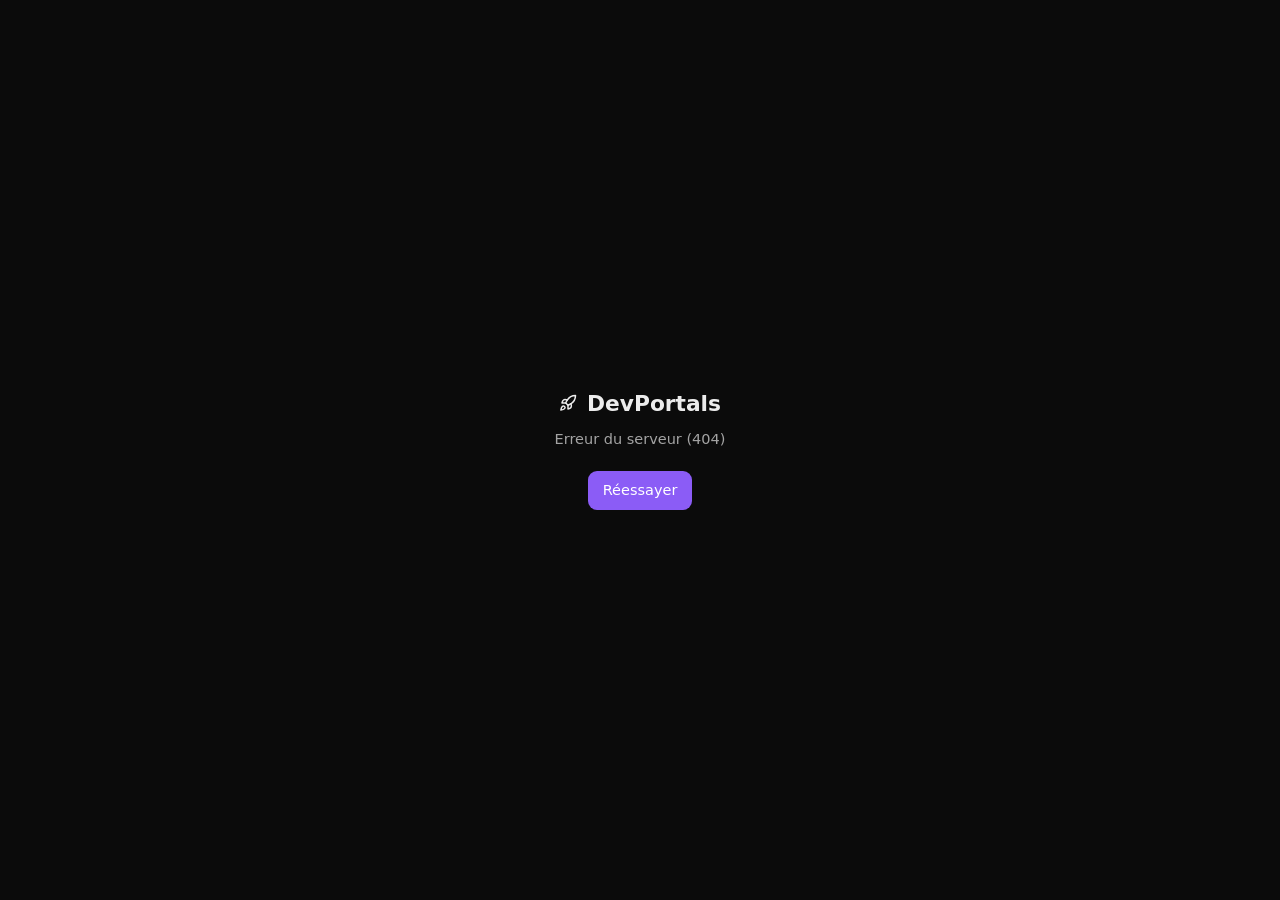
==== commit 9f5af321: "Turn DevPortals into a multi-user platform with accounts, review and public catalog - Server (Python" ====
--- a/studio/index.html
+++ b/studio/index.html
@@ -15,6 +15,7 @@
 
   <!-- Noyau -->
   <script src="assets/js/util.js"></script>
+  <script src="assets/js/catalog.js"></script>
   <script src="assets/js/db.js"></script>
   <script src="assets/js/schemas.js"></script>
   <script src="assets/js/store.js"></script>
@@ -38,6 +39,7 @@
   <script src="assets/js/views/portal.js"></script>
   <script src="assets/js/views/toolbox.js"></script>
   <script src="assets/js/views/settings.js"></script>
+  <script src="assets/js/views/admin.js"></script>
   <!-- Application -->
   <script src="assets/js/app.js"></script>
 </body>
--- a/studio/assets/css/app.css
+++ b/studio/assets/css/app.css
@@ -537,3 +537,48 @@
   .app { display: block; height: auto; }
   .view { overflow: visible; }
 }
+
+/* ---------- Comptes & administration ---------- */
+.me-box { display: flex; align-items: center; gap: 6px; padding: 8px 10px 8px 12px; border-top: 1px solid var(--border); }
+.me { display: flex; align-items: center; gap: 9px; flex: 1; min-width: 0; padding: 4px; border-radius: 9px; }
+.me:hover { background: var(--panel2); }
+.me strong, .me small { display: block; white-space: nowrap; overflow: hidden; text-overflow: ellipsis; }
+.me strong { font-size: 13px; }
+.me small { font-size: 11.5px; color: var(--faint); }
+.acc-avatar { width: 52px; height: 52px; border-radius: 50%; display: grid; place-items: center; background: var(--accent); color: var(--on-accent); font-weight: 700; font-size: 22px; flex-shrink: 0; }
+.acc-avatar.sm { width: 30px; height: 30px; font-size: 13px; }
+.account-row { display: flex; align-items: center; gap: 14px; margin: 4px 0 12px; }
+.account-row p { margin: 2px 0 0; }
+.nav-item em.hot { background: var(--warn); color: #111; font-weight: 700; }
+.tabs a.tab { display: inline-flex; align-items: center; gap: 6px; color: var(--muted); padding: 6px 12px; border-radius: 8px; }
+.tabs a.tab:hover { background: var(--panel2); color: var(--text); }
+.tabs a.tab.on { background: var(--accent-soft); color: var(--text); }
+.tabs a.tab em.badge { font-style: normal; font-size: 11px; background: var(--warn); color: #111; font-weight: 700; padding: 0 7px; border-radius: 10px; }
+#adm { display: flex; flex-direction: column; gap: 14px; margin-top: 14px; }
+.review-list { display: flex; flex-direction: column; gap: 12px; }
+.review-item { display: grid; grid-template-columns: 220px 1fr; gap: 16px; }
+.rv-cover { border-radius: 10px; background: var(--panel2) center/cover no-repeat; min-height: 130px; display: grid; place-items: center; color: var(--faint); }
+.rv-body { display: flex; flex-direction: column; gap: 6px; min-width: 0; }
+.rv-body p { margin: 0; }
+.rv-title { font-size: 17px; }
+.table { width: 100%; border-collapse: collapse; background: var(--panel); border: 1px solid var(--border); border-radius: var(--radius); overflow: hidden; font-size: 13.5px; }
+.table th { text-align: left; font-weight: 600; font-size: 11.5px; text-transform: uppercase; letter-spacing: .8px; color: var(--faint); padding: 10px 12px; border-bottom: 1px solid var(--border); }
+.table td { padding: 9px 12px; border-bottom: 1px solid var(--border); vertical-align: middle; }
+.table tr:last-child td { border-bottom: 0; }
+.table tr.dim td { opacity: .55; }
+.table .input.sm { width: auto; }
+.row.end { justify-content: flex-end; }
+.mb { margin-bottom: 4px; }
+.portal-status { display: flex; flex-direction: column; gap: 10px; }
+.portal-status p { margin: 4px 0; }
+.portal-status h3 { margin-bottom: 4px; }
+.hub-card-preview { max-width: 340px; border: 1px solid var(--border); border-radius: 12px; overflow: hidden; background: var(--panel2); }
+.hub-card-preview .hc-cover { aspect-ratio: 16 / 9; background: var(--panel3) center/cover no-repeat; display: grid; place-items: center; color: var(--faint); }
+.hub-card-preview .hc-body { padding: 10px 12px 12px; display: flex; flex-direction: column; gap: 4px; }
+.hub-card-preview .hc-body p { margin: 0; }
+.boot-error h2 { display: flex; align-items: center; gap: 10px; color: var(--text); }
+.boot-error p { max-width: 520px; text-align: center; }
+@media (max-width: 760px) {
+  .review-item { grid-template-columns: 1fr; }
+  .table { display: block; overflow-x: auto; }
+}
